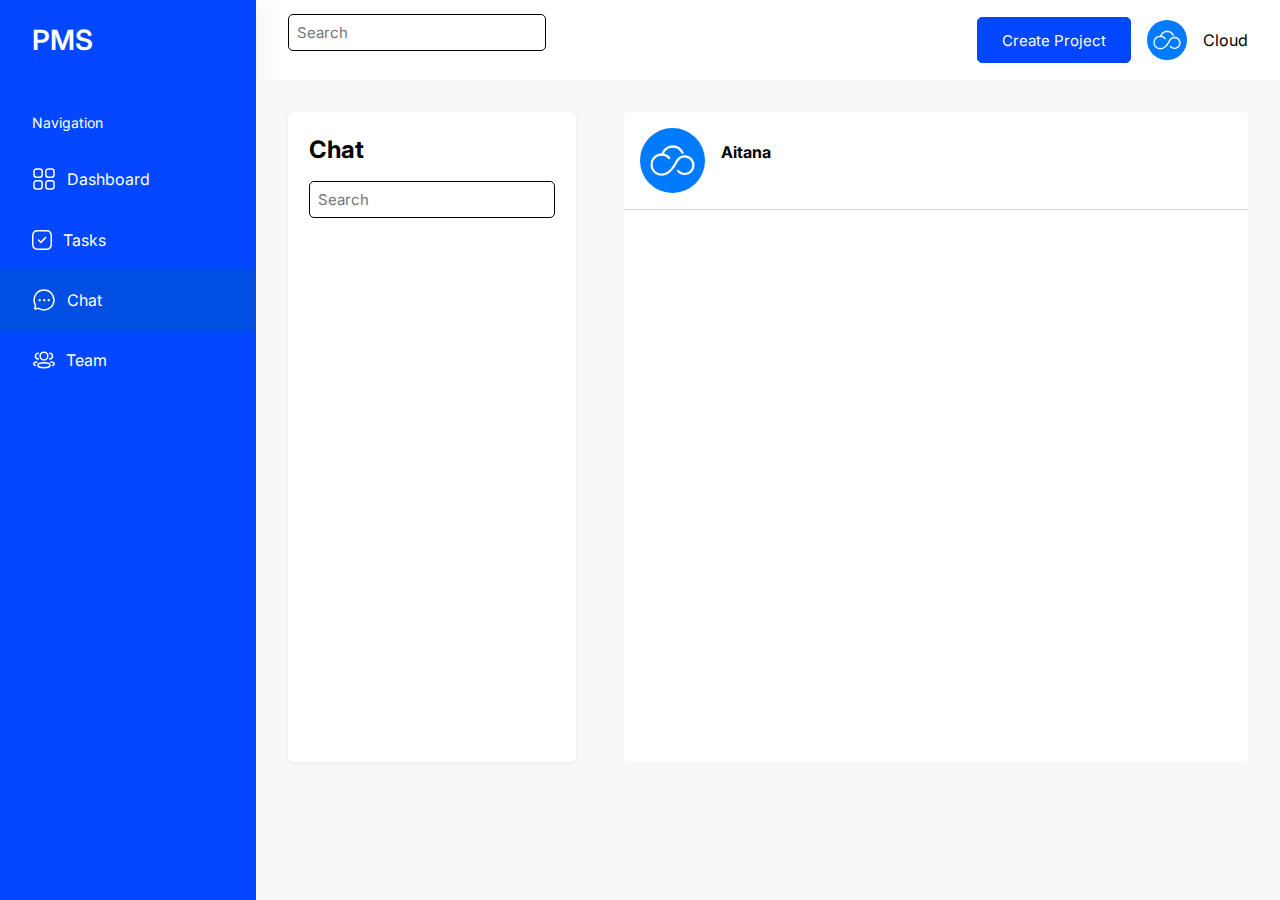
==== chat.html @ d137e058 "layout update" ====
<!DOCTYPE html>
<html lang="en">
<head>
  <meta charset="UTF-8">
  <meta name="viewport" content="width=device-width, initial-scale=1.0">
  <link rel="preconnect" href="https://fonts.googleapis.com">
  <link rel="preconnect" href="https://fonts.gstatic.com" crossorigin>
  <link href="https://fonts.googleapis.com/css2?family=Inter:wght@100;200;300;400;500;600&display=swap" rel="stylesheet">
  <link rel="stylesheet" href="/css/styles.css">
  <title>Dashboard</title>
</head>
<body>
  <div class="app">
    <aside>
      <div class="logo">PMS</div>
      <nav>
        <ul>
          <li><a href="/" > <img src="/images/Category.svg" class="nav-icon" alt="Dashboard"> <span>Dashboard</span></a></li>
          <li><a href="/tasks.html"> <img src="/images/Tick Square.svg" class="nav-icon" alt="Tasks"> <span>Tasks</span></a></li>
          <li><a href="/chat.html" class="active"> <img src="/images/Chat.svg" class="nav-icon" alt="Chat Icon"> <span>Chat</span></a></li>
          <li><a href="/team.html"> <img src="/images/User.svg" class="nav-icon" alt="Team"> <span>Team</span></a></li>
        </ul>
      </nav>
    </aside>
    <main>
      <nav>
        <div class="container">
          <div class="top-navbar">
            <div class="top-navbar-left">
              <div class="search-bar">
                <input type="text" placeholder="Search">
              </div>
            </div>
            <div class="top-navbar-right">
              <a href="create-project.html" class="btn btn-primary">Create Project</a>
              <div class="user-account">
                <div class="user-image"><div class="image-container"><img src="images/logo.png" alt=""></div></div>
                <div class="user-name">Cloud</div>
              </div>
            </div>
          </div>
        </div>
      </nav>
      <section>
        <div class="chat-container">
            <div class="chat-list content-modal">
                <header>
                    <h2>Chat</h2>
                </header>
                <div class="search-bar">
                    <input type="text" placeholder="Search">
                </div>
                <div class="chat-list">
                    <div class="chat-list-item">


                    </div>
                </div>
            </div>
            <div class="chat-field">
                <div class="chat-header">
                    <div class="chat-header-user">
                        <div class="user-image">
                            <div class="image-container">
                                <img src="images/logo.png" alt="">
                            </div>
                        </div>
                        <div class="user-name">
                            <h4>Aitana </h4>
                        </div>
                    </div>
                    <div class="chat-head-options">

                    </div>
                </div>
            </div>
        </div>
      </section>
    </main>
  </div>
</body>
</html>
---- css/styles.css ----
/* Common styles for both pages */
*, *::before, *::after {
  margin: 0;
  padding: 0;
  box-sizing: border-box;
}

:root {
  --primary-color: #0047FD;
  --secondary-color: #2929cc;
  --accent-color: #6677cc;
  --background-color: #dadae6;
  --text-color:#ffffff;
  --white-color:#ffffff;
  --dark-color: #000000;
  --box-shadow: 0px 1px 4px 0px rgba(73, 80, 87, 0.10);
}

body {
  font-family: "Inter", sans-serif;
  font-size: 16px;
}

ul {
  list-style: none;
  padding: 0;
}

a {
  text-decoration: none;
  color: inherit;
}

i {
  color: var(--dark-color);
}

h1, h2, h3, h4, h5 {
  color: var(--dark-color);
  margin: 0;
  line-height: 1.2;
  margin-bottom: 1rem;
}

.btn {
  display: block;
  padding: 0.8rem 1.5rem;
  border: none;
  border-radius: 5px;
  background: none;
  outline: none;
  font-size: 15px;
  font-family: inherit;
}

.btn-primary {
  background-color: var(--primary-color);
  border: var(--primary-color) 1px solid;
  color: white;
}

.image-container {
  width: 100%;
  height: 100%;
  position: relative;
}
.image-container img {
  position: absolute;
  top: 0;
  right: 0;
  bottom: 0;
  left: 0;
  display: block;
  width: 100%;
  max-width: 100%;
  height: 100%;
  max-height: 100%;
  -o-object-fit: cover;
     object-fit: cover;
  -o-object-position: center;
     object-position: center;
  transition: all 0.2s linear;
}

label {
  display: block;
  margin-bottom: 0.5rem;
}

input, textarea, select {
  display: block;
  width: 100%;
  padding: 0.5rem;
  margin-bottom: 1rem;
  border: 1px solid;
  border-radius: 5px;
  font-family: inherit;
  font-size: 15px;
}

.app {
  width: 100%;
  height: 100vh;
  overflow: hidden;
  display: flex;
  justify-content: space-between;
}
.app main {
  width: 80%;
}
.app main > section {
  padding: 0 2rem;
  background-color: #f8f8f8;
  height: calc(100vh - 80px);
  overflow: scroll;
  padding-bottom: 3rem;
}
.app aside {
  width: 20%;
  height: 100vh;
  box-shadow: 0px 0px 25px rgba(73, 80, 87, 0.1);
  background-color: var(--primary-color);
  color: var(--white-color);
}
.app aside .logo {
  display: flex;
  align-items: center;
  height: 80px;
  padding-left: 2rem;
  font-size: 28px;
  font-weight: 600;
}
.app aside nav {
  margin-top: 2rem;
}
.app aside nav::before {
  content: "Navigation";
  margin-left: 2rem;
  font-size: 14px;
}
.app aside nav ul li:first-of-type {
  margin-top: 1rem;
}
.app aside nav ul li a {
  padding: 1.2rem 0;
  display: flex;
  align-items: center;
  padding-left: 2rem;
}
.app aside nav ul li a.active {
  background-color: rgba(2, 89, 189, 0.4117647059);
}
.app aside nav ul li a:hover {
  background-color: rgba(2, 89, 189, 0.4117647059);
}
.app aside nav ul li a .nav-icon {
  margin-right: 0.7rem;
}

.top-navbar {
  display: flex;
  align-items: center;
  justify-content: space-between;
  width: 100%;
  height: 80px;
  padding: 0 2rem;
}
.top-navbar .top-navbar-right {
  display: flex;
  -moz-column-gap: 1rem;
       column-gap: 1rem;
  align-items: center;
}
.top-navbar .top-navbar-right .user-account {
  display: flex;
  align-items: center;
}
.top-navbar .top-navbar-right .user-image {
  width: 40px;
  height: 40px;
  margin-right: 1rem;
}
.top-navbar .top-navbar-right .user-image img {
  border-radius: 100%;
}

.main-header {
  padding-top: 2rem;
}

.main-content {
  display: flex;
  justify-content: space-between;
  flex-wrap: wrap;
  -moz-column-gap: 2rem;
       column-gap: 2rem;
}
.main-content .content-container {
  width: 100%;
  max-width: 625px;
}
.main-content .content-container .projects-grid {
  display: grid;
  grid-template-columns: repeat(auto-fill, minmax(300px, 1fr));
  gap: 2rem;
}
.main-content .content-container .projects-grid .project-card {
  display: flex;
  flex-direction: column;
  justify-content: space-evenly;
  border-radius: 10px;
  background-color: var(--white-color);
  height: 148px;
  padding: 1rem;
  box-shadow: var(--box-shadow);
}
.main-content .aside-container {
  width: 30%;
}
.main-content .aside-container .team-view {
  background-color: rgba(61, 137, 223, 0.1803921569);
  padding: 1rem;
  border-radius: 10px;
  width: 100%;
  height: 350px;
  box-shadow: var(--box-shadow);
}

.project-details .period {
  font-size: 14px;
  display: flex;
  justify-content: space-between;
  max-width: 230px;
  margin-bottom: 0.7rem;
}
.project-details .period span {
  font-weight: bold;
}
.project-details .progress-bar {
  height: 7px;
  border-radius: 15px;
  width: 100%;
  max-width: 600px;
  background-color: #D9D9D9;
}
.project-details .progress-bar .progress {
  height: 100%;
  border-radius: 15px;
  background-color: var(--primary-color);
}

.content-modal {
  margin-top: 2rem;
  background-color: var(--white-color);
  box-shadow: var(--box-shadow);
  border-radius: 5px;
  padding: 1.5rem 1.333rem;
}

.tasks-list .task-grid {
  margin-top: 1rem;
  width: 100%;
  align-items: center;
  padding: 0.8rem 0;
  display: grid;
  grid-template-columns: 0.5fr 2fr 1fr 1fr;
  border-bottom: 1px solid #D9D9D9;
}
.tasks-list .task-name {
  font-size: 14px;
  font-weight: 500;
}
.tasks-list .project-tag {
  color: #D9D9D9;
  font-size: 14px;
}
.tasks-list .checkbox input {
  margin: 0;
  text-align: justify;
  width: 50px;
}

.recent-tasks-item {
  padding: 1rem 0;
  border-bottom: 1px solid #D9D9D9;
}
.recent-tasks-item .task-name {
  font-size: 15px;
  font-weight: 500;
}
.recent-tasks-item .task-details {
  display: flex;
  justify-content: space-between;
  font-size: 12px;
  margin-top: 0.5rem;
}

.status-button {
  font-size: 12px;
  border-radius: 15px;
  padding: 0.3rem;
  display: flex;
  align-items: center;
  justify-content: center;
}
.status-button.pending {
  background-color: rgba(0, 72, 253, 0.0862745098);
  color: #0047FD;
  width: 80px;
}
.status-button.complete {
  background-color: rgba(42, 167, 0, 0.1176470588);
  color: #2BA700;
  width: 80px;
}

.chat-container {
  display: flex;
  justify-content: space-between;
}
.chat-container > * {
  height: 650px;
  max-height: 90vh;
}
.chat-container .chat-list {
  width: 30%;
}
.chat-container .chat-field {
  border-radius: 5px;
  width: 65%;
  margin-top: 2rem;
  background-color: var(--white-color);
}
.chat-container .chat-field .chat-header {
  display: flex;
  align-items: center;
  justify-content: space-between;
  padding: 1rem;
  border-bottom: 1px solid #D9D9D9;
}
.chat-container .chat-field .chat-header .chat-header-user {
  display: flex;
  align-items: center;
}
.chat-container .chat-field .chat-header .chat-header-user .user-image {
  width: 65px;
  height: 65px;
  border-radius: 100%;
  overflow: hidden;
  margin-right: 1rem;
}

.project-container {
  width: 100%;
  padding-right: 2rem;
}
.project-container .project-header {
  margin-bottom: 3rem;
}

.project-tracking {
  display: flex;
  -moz-column-gap: 3rem;
       column-gap: 3rem;
}

.milestones-section .milestones-container {
  padding: 1rem;
  margin-bottom: 1rem;
  border-radius: 10px;
  box-shadow: 0px 0px 2px 1px rgba(0, 0, 0, 0.2);
}
.milestones-section .milestones-list {
  max-width: 450px;
  width: 100%;
  min-width: 300px;
}
.milestones-section .milestones-list .milestone-button {
  cursor: pointer;
  width: 100%;
  text-align: justify;
  padding-left: 0;
}

.tasks-section {
  width: 100%;
}
.tasks-section .tasks-list {
  width: 100%;
}
.tasks-section .tasks-list .task-card {
  width: 100%;
  box-shadow: 0px 0px 2px 1px rgba(0, 0, 0, 0.2);
  margin-bottom: 1rem;
  padding: 0 0.8rem;
  border-radius: 5px;
}
.tasks-section .tasks-list .task-card form {
  height: 45px;
  display: flex;
  align-items: center;
}
.tasks-section .tasks-list .task-card form input {
  width: 30px;
  margin: 0;
}

.form-page {
  width: 100%;
  height: 100vh;
  display: flex;
  flex-direction: column;
}
.form-page .return {
  font-size: 21px;
  display: flex;
  align-items: center;
  padding: 1rem;
  display: block;
}
.form-page .return i {
  padding-right: 0.8rem;
}
.form-page main {
  width: 100%;
  height: 100%;
  display: flex;
  justify-content: center;
}
.form-page main form {
  width: 100%;
  max-width: 400px;
}
.form-page main form .form-header {
  margin-bottom: 3rem;
  text-align: center;
}
.form-page main form .btn {
  width: 100%;
}/*# sourceMappingURL=styles.css.map */
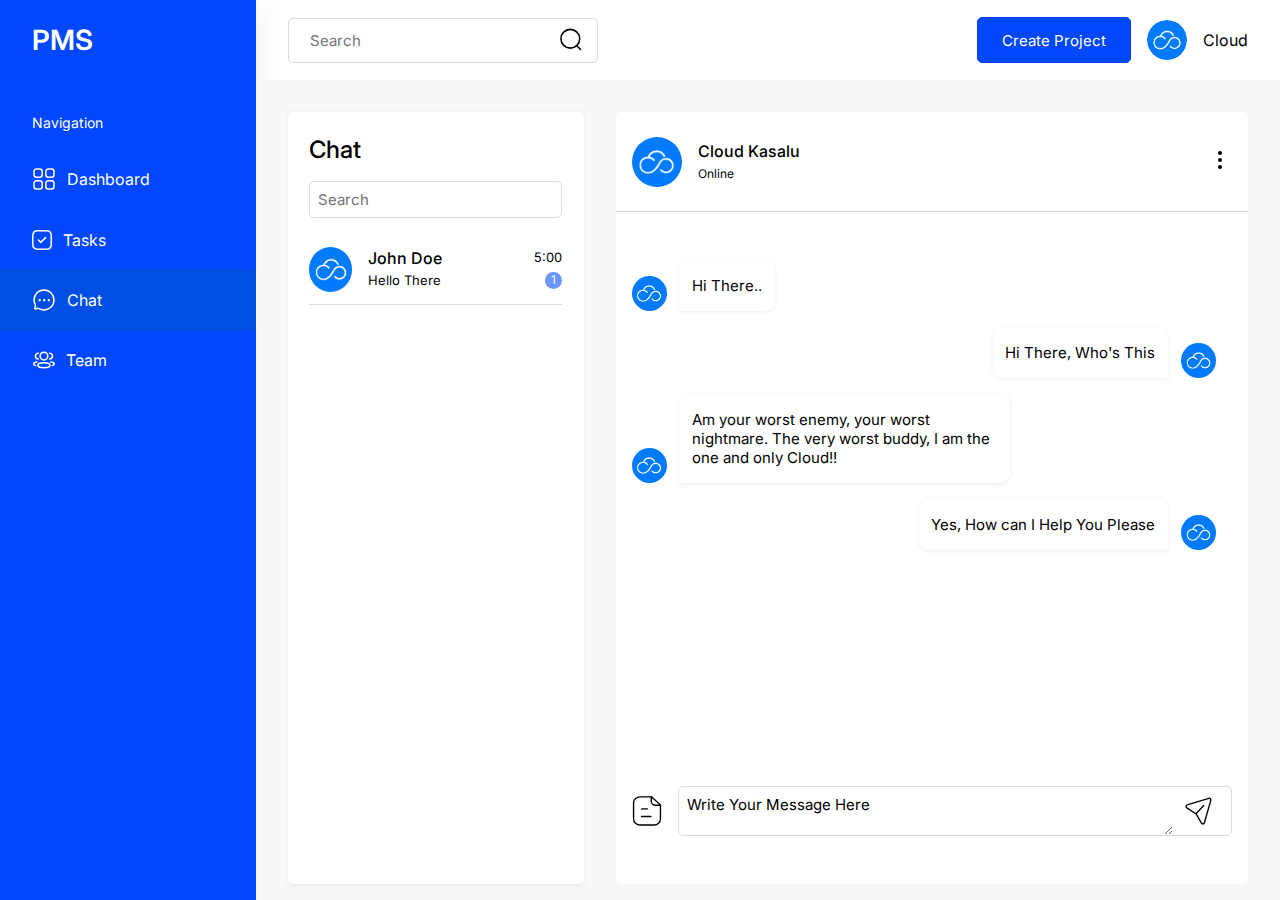
==== commit 9101e3d6: "complete!" ====
--- a/chat.html
+++ b/chat.html
@@ -28,7 +28,10 @@
           <div class="top-navbar">
             <div class="top-navbar-left">
               <div class="search-bar">
-                <input type="text" placeholder="Search">
+                <input type="text" class="search-field" placeholder="Search">
+                <button type="submit" class="search-button">
+                  <img src="/images/Search.svg" alt="">
+               </button>
               </div>
             </div>
             <div class="top-navbar-right">
@@ -43,21 +46,34 @@
       </nav>
       <section>
         <div class="chat-container">
-            <div class="chat-list content-modal">
+            <div class="chat-list-container content-modal">
                 <header>
                     <h2>Chat</h2>
                 </header>
-                <div class="search-bar">
-                    <input type="text" placeholder="Search">
+                <div class="search">
+                  <input type="text" class="search-field" placeholder="Search">
                 </div>
                 <div class="chat-list">
-                    <div class="chat-list-item">
-
-
+                    <div class="chat">
+                      <div class="receiver-image user-image">
+                        <div class="image-container">
+                          <img src="images/logo.png" alt="">
+                        </div>
+                      </div>
+                      <div class="chat-details">
+                        <div class="top">
+                          <div class="name"><h4>John Doe</h4></div>
+                          <div class="time">5:00</div>
+                        </div>
+                        <div class="bottom">
+                          <div class="message">Hello There</div>
+                          <div class="message-count">1</div>
+                        </div>
+                      </div>
                     </div>
                 </div>
             </div>
-            <div class="chat-field">
+            <div class="chat-field-container">
                 <div class="chat-header">
                     <div class="chat-header-user">
                         <div class="user-image">
@@ -66,13 +82,64 @@
                             </div>
                         </div>
                         <div class="user-name">
-                            <h4>Aitana </h4>
+                            <h4>Cloud Kasalu</h4>
+                            <div class="user-status">Online</div>
                         </div>
                     </div>
                     <div class="chat-head-options">
-
+                      <img src="images/more-vertical.svg" alt="">
                     </div>
                 </div>
+                <div class="chat-field">
+                  <div class="chat-blob receiver">
+                    <div class="user-image user-receiver">
+                      <div class="image-container">
+                        <img src="images/logo.png" alt="">
+                      </div>
+                    </div>
+                    <div class="receiver-message message">
+                      <p>Hi There..</p>
+                    </div>
+                  </div>
+                  <div class="chat-blob sender">
+                    <div class="sender-message message">
+                      <p>Hi There, Who's This</p>
+                    </div>
+                    <div class="user-image user-sender">
+                      <div class="image-container">
+                        <img src="images/logo.png" alt="">
+                      </div>
+                    </div>
+                  </div>
+                  <div class="chat-blob receiver">
+                    <div class="user-image user-receiver">
+                      <div class="image-container">
+                        <img src="images/logo.png" alt="">
+                      </div>
+                    </div>
+                    <div class="receiver-message message">
+                      <p>Am your worst enemy, your worst nightmare. The very worst buddy, I am the one and only Cloud!!
+                      </p>
+                    </div>
+                  </div>
+                  <div class="chat-blob sender">
+                    <div class="sender-message message">
+                      <p>Yes, How can I Help You Please</p>
+                    </div>
+                    <div class="user-image user-sender">
+                      <div class="image-container">
+                        <img src="images/logo.png" alt="">
+                      </div>
+                    </div>
+                  </div>
+                </div>
+                <form class="chat-sender">
+                  <div class="attachment"><img src="/images/Paper.svg" alt=""><input type="file" name="attachment" id=""></div>
+                  <div class="textfield">
+                    <textarea name="message" id="" cols="30" rows="10">Write Your Message Here</textarea>
+                    <button type="submit"><img src="images/Send.svg" alt=""></button>
+                  </div>
+                </form>
             </div>
         </div>
       </section>
--- a/css/styles.css
+++ b/css/styles.css
@@ -36,10 +36,10 @@
 }
 
 h1, h2, h3, h4, h5 {
+  font-weight: 500;
   color: var(--dark-color);
   margin: 0;
   line-height: 1.2;
-  margin-bottom: 1rem;
 }
 
 .btn {
@@ -92,10 +92,21 @@
   width: 100%;
   padding: 0.5rem;
   margin-bottom: 1rem;
-  border: 1px solid;
+  border: 1px solid var(--background-color);
   border-radius: 5px;
   font-family: inherit;
   font-size: 15px;
+}
+
+.user-head {
+  display: flex;
+  align-items: center;
+}
+
+.user-image {
+  border-radius: 100%;
+  overflow: hidden;
+  margin-right: 1rem;
 }
 
 .app {
@@ -112,7 +123,7 @@
   padding: 0 2rem;
   background-color: #f8f8f8;
   height: calc(100vh - 80px);
-  overflow: scroll;
+  overflow-y: auto;
   padding-bottom: 3rem;
 }
 .app aside {
@@ -184,12 +195,35 @@
   border-radius: 100%;
 }
 
+.search-bar {
+  width: 100%;
+  height: 45px;
+  display: flex;
+  align-items: center;
+  border-radius: 5px;
+  justify-content: space-between;
+  border: 1px solid var(--background-color);
+  padding: 0 0.8rem;
+}
+.search-bar .search-field {
+  margin: 0;
+  height: 100%;
+  width: 100%;
+  border: none;
+  outline: none;
+}
+.search-bar .search-button {
+  border: none;
+  background: none;
+}
+
 .main-header {
   padding-top: 2rem;
 }
 
 .main-content {
   display: flex;
+  flex: 1 2;
   justify-content: space-between;
   flex-wrap: wrap;
   -moz-column-gap: 2rem;
@@ -197,7 +231,7 @@
 }
 .main-content .content-container {
   width: 100%;
-  max-width: 625px;
+  flex: 2;
 }
 .main-content .content-container .projects-grid {
   display: grid;
@@ -215,7 +249,8 @@
   box-shadow: var(--box-shadow);
 }
 .main-content .aside-container {
-  width: 30%;
+  width: 100%;
+  flex: 1;
 }
 .main-content .aside-container .team-view {
   background-color: rgba(61, 137, 223, 0.1803921569);
@@ -229,9 +264,17 @@
 .project-details .period {
   font-size: 14px;
   display: flex;
+  align-items: center;
   justify-content: space-between;
   max-width: 230px;
   margin-bottom: 0.7rem;
+}
+.project-details .period > * {
+  display: flex;
+  align-items: center;
+}
+.project-details .period > * img {
+  margin-right: 0.3rem;
 }
 .project-details .period span {
   font-weight: bold;
@@ -315,47 +358,213 @@
 }
 
 .chat-container {
-  display: flex;
+  width: 100%;
+  height: 100%;
+  display: flex;
+  -moz-column-gap: 2rem;
+       column-gap: 2rem;
   justify-content: space-between;
 }
 .chat-container > * {
-  height: 650px;
-  max-height: 90vh;
-}
-.chat-container .chat-list {
-  width: 30%;
-}
-.chat-container .chat-field {
+  height: 100%;
+}
+.chat-container .chat-list-container {
+  flex: 0.8;
+}
+.chat-container .chat-list-container .search {
+  margin: 1rem 0;
+}
+.chat-container .chat-list-container .chat-list .chat {
+  display: flex;
+  width: 100%;
+  padding: 0.8rem 0;
+  border-bottom: 1px solid var(--background-color);
+}
+.chat-container .chat-list-container .chat-list .chat .receiver-image {
+  width: 45px;
+  height: 45px;
+  margin-right: 1rem;
+  border-radius: 100%;
+  overflow: hidden;
+}
+.chat-container .chat-list-container .chat-list .chat .chat-details {
+  width: 80%;
+  display: flex;
+  flex-direction: column;
+  justify-content: space-around;
+}
+.chat-container .chat-list-container .chat-list .chat .chat-details > * {
+  width: 100%;
+  display: flex;
+  justify-content: space-between;
+}
+.chat-container .chat-list-container .chat-list .chat .chat-details .message, .chat-container .chat-list-container .chat-list .chat .chat-details .message-count, .chat-container .chat-list-container .chat-list .chat .chat-details .time {
+  font-size: 13px;
+}
+.chat-container .chat-list-container .chat-list .chat .chat-details .message-count {
+  width: 17px;
+  text-align: center;
+  height: 17px;
+  background-color: #6b95ff;
+  color: white;
+  font-size: 12px;
+  border-radius: 100%;
+}
+.chat-container .chat-field-container {
   border-radius: 5px;
-  width: 65%;
+  flex: 2;
   margin-top: 2rem;
   background-color: var(--white-color);
 }
-.chat-container .chat-field .chat-header {
-  display: flex;
+.chat-container .chat-field-container .chat-header {
+  display: flex;
+  height: 13%;
   align-items: center;
   justify-content: space-between;
   padding: 1rem;
   border-bottom: 1px solid #D9D9D9;
 }
-.chat-container .chat-field .chat-header .chat-header-user {
-  display: flex;
-  align-items: center;
-}
-.chat-container .chat-field .chat-header .chat-header-user .user-image {
-  width: 65px;
-  height: 65px;
-  border-radius: 100%;
-  overflow: hidden;
+.chat-container .chat-field-container .chat-header .chat-header-user {
+  display: flex;
+  align-items: center;
+}
+.chat-container .chat-field-container .chat-header .chat-header-user .user-image {
+  width: 50px;
+  height: 50px;
+}
+.chat-container .chat-field-container .chat-header .chat-header-user .user-name .user-status {
+  font-size: 12px;
+  margin-top: 0.3rem;
+}
+.chat-container .chat-field-container .chat-field {
+  width: 100%;
+  height: 70%;
+  overflow-y: auto;
+  padding: 2rem 1rem;
+}
+.chat-container .chat-field-container .chat-field .chat-blob {
+  margin: 1rem 0;
+  display: flex;
+  align-items: end;
+}
+.chat-container .chat-field-container .chat-field .chat-blob.sender {
+  justify-content: flex-end;
+}
+.chat-container .chat-field-container .chat-field .chat-blob .user-image {
+  width: 35px;
+  height: 35px;
+}
+.chat-container .chat-field-container .chat-field .chat-blob .user-receiver {
+  margin-right: 0.8rem;
+}
+.chat-container .chat-field-container .chat-field .chat-blob .user-sender {
+  margin-left: 0.8rem;
+}
+.chat-container .chat-field-container .chat-field .chat-blob .message {
+  max-width: 55%;
+  font-size: 15px;
+  background-color: var(--white-color);
+  box-shadow: var(--box-shadow);
+  padding: 1rem 0.8rem;
+}
+.chat-container .chat-field-container .chat-field .chat-blob .receiver-message {
+  border-radius: 10px 10px 10px 0;
+}
+.chat-container .chat-field-container .chat-field .chat-blob .sender-message {
+  border-radius: 10px 10px 0 10px;
+}
+.chat-container .chat-field-container .chat-sender {
+  height: 15%;
+  padding: 0 1rem;
+  display: flex;
+  align-items: center;
+}
+.chat-container .chat-field-container .chat-sender .attachment {
   margin-right: 1rem;
-}
-
-.project-container {
-  width: 100%;
-  padding-right: 2rem;
-}
-.project-container .project-header {
+  height: 30px;
+  position: relative;
+  display: flex;
+  justify-content: center;
+}
+.chat-container .chat-field-container .chat-sender .attachment input {
+  opacity: 0;
+  margin: 0;
+  position: absolute;
+  top: 0;
+}
+.chat-container .chat-field-container .chat-sender .textfield {
+  width: 100%;
+  height: 50px;
+  border: 1px solid var(--background-color);
+  border-radius: 5px;
+  display: flex;
+  align-items: center;
+}
+.chat-container .chat-field-container .chat-sender .textfield textarea {
+  width: 100%;
+  height: 100%;
+  border: none;
+  outline: none;
+  margin: 0;
+}
+.chat-container .chat-field-container .chat-sender .textfield button {
+  margin: 1rem;
+  margin-left: 0.5rem;
+  display: flex;
+  align-items: center;
+  border: none;
+  background: none;
+  outline: none;
+}
+
+.content-table {
+  margin-top: 2rem;
+  width: 100%;
+  height: 100%;
+}
+.content-table input {
+  margin: 0;
+}
+.content-table .table-head th {
+  text-align: start;
+}
+.content-table .user-image {
+  width: 35px;
+  height: 35px;
+}
+.content-table .table-grid {
+  padding: 1rem 0;
+  border-bottom: 1px solid #D9D9D9;
+  display: grid;
+  align-items: center;
+  grid-template-columns: 0.5fr 2fr 2fr 2fr 1fr;
+}
+.content-table .table-grid .table-action {
+  display: none;
+  -moz-column-gap: 1rem;
+       column-gap: 1rem;
+}
+
+.users .users-header {
+  display: flex;
+  align-items: center;
+  justify-content: space-between;
+}
+.users .users-header .btn {
+  background-color: var(--background-color);
+}
+
+.project {
+  width: 100%;
+}
+.project .project-header {
+  padding: 2rem;
+  padding-top: 3rem;
   margin-bottom: 3rem;
+  background-color: var(--white-color);
+}
+.project .project-header h2 {
+  margin-bottom: 1rem;
 }
 
 .project-tracking {
@@ -367,8 +576,11 @@
 .milestones-section .milestones-container {
   padding: 1rem;
   margin-bottom: 1rem;
-  border-radius: 10px;
-  box-shadow: 0px 0px 2px 1px rgba(0, 0, 0, 0.2);
+  background-color: var(--white-color);
+  box-shadow: var(--box-shadow);
+}
+.milestones-section .milestones-container h3 {
+  margin-bottom: 1rem;
 }
 .milestones-section .milestones-list {
   max-width: 450px;
@@ -384,13 +596,22 @@
 
 .tasks-section {
   width: 100%;
+  padding: 2rem;
+  background-color: var(--white-color);
+  box-shadow: var(--box-shadow);
+  display: flex;
+  flex-direction: column;
+  justify-content: space-between;
+}
+.tasks-section .tasks-header {
+  margin-bottom: 2rem;
 }
 .tasks-section .tasks-list {
   width: 100%;
 }
 .tasks-section .tasks-list .task-card {
   width: 100%;
-  box-shadow: 0px 0px 2px 1px rgba(0, 0, 0, 0.2);
+  box-shadow: var(--box-shadow);
   margin-bottom: 1rem;
   padding: 0 0.8rem;
   border-radius: 5px;
@@ -404,6 +625,9 @@
   width: 30px;
   margin: 0;
 }
+.tasks-section .btn {
+  width: 100%;
+}
 
 .form-page {
   width: 100%;
